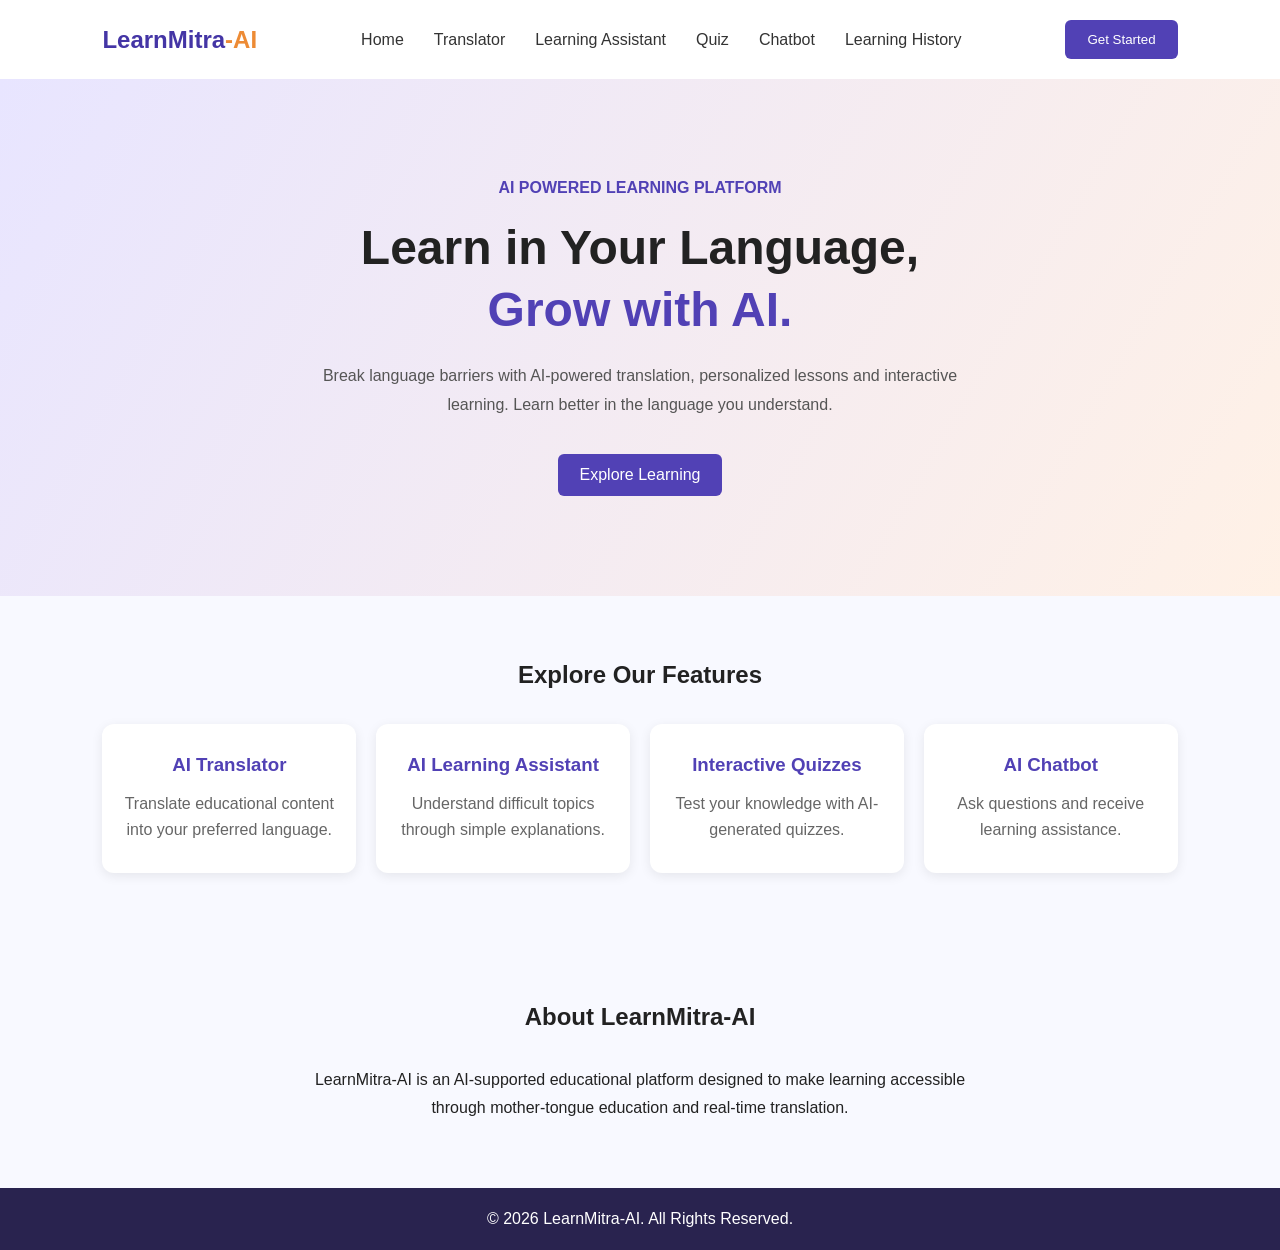
==== frontend/index.html @ a304457e "Initial commit - LearnMitra AI project" ====
<!DOCTYPE html>
<html lang="en">
<head>
    <meta charset="UTF-8">
    <meta name="viewport" content="width=device-width, initial-scale=1.0">
    <title>LearnMitra-AI | Learn Without Language Barriers</title>
    <link rel="stylesheet" href="style.css">
</head>
<body>

    <header>
        <nav class="navbar">
            <h2 class="logo">LearnMitra<span>-AI</span></h2>
            <ul class="nav-links">
                <li><a href="index.html">Home</a></li>
                <li><a href="translator.html">Translator</a></li>
                <li><a href="assistant.html">Learning Assistant</a></li>
                <li><a href="quiz.html">Quiz</a></li>
                <li><a href="chat.html">Chatbot</a></li>
                <li><a href="history.html">Learning History</a></li>
            </ul>

            <button class="nav-button" onclick="getStarted()">
                Get Started
            </button>
        </nav>
    </header>

    <main>
        <section class="hero" id="home">
            <div class="hero-content">
                <p class="tagline">AI POWERED LEARNING PLATFORM</p>

                <h1>Learn in Your Language,<br>
                    <span>Grow with AI.</span>
                </h1>

                <p class="description">
                    Break language barriers with AI-powered translation,
                    personalized lessons and interactive learning.
                    Learn better in the language you understand.
                </p>

                <button class="primary-button" onclick="getStarted()">
                    Explore Learning
                </button>
            </div>
        </section>

        <section class="features" id="features">
            <h2>Explore Our Features</h2>

            <div class="feature-container">

                <div class="feature-card">
                    <h3>AI Translator</h3>
                    <p>Translate educational content into your preferred language.</p>
                </div>

                <div class="feature-card">
                    <h3>AI Learning Assistant</h3>
                    <p>Understand difficult topics through simple explanations.</p>
                </div>

                <div class="feature-card">
                    <h3>Interactive Quizzes</h3>
                    <p>Test your knowledge with AI-generated quizzes.</p>
                </div>

                <div class="feature-card">
                    <h3>AI Chatbot</h3>
                    <p>Ask questions and receive learning assistance.</p>
                </div>

            </div>
        </section>

        <section class="about" id="about">
            <h2>About LearnMitra-AI</h2>
            <p>
                LearnMitra-AI is an AI-supported educational platform
                designed to make learning accessible through
                mother-tongue education and real-time translation.
            </p>
        </section>
    </main>

    <footer>
        <p>© 2026 LearnMitra-AI. All Rights Reserved.</p>
    </footer>

    <script src="script.js"></script>
</body>
</html>
---- frontend/style.css ----
* {
    margin: 0;
    padding: 0;
    box-sizing: border-box;
}

body {
    font-family: Arial, sans-serif;
    background-color: #f8f9ff;
    color: #222;
}

.navbar {
    display: flex;
    justify-content: space-between;
    align-items: center;
    padding: 20px 8%;
    background-color: white;
}

.logo {
    color: #4435a5;
}

.logo span {
    color: #ed8b35;
}

.nav-links {
    display: flex;
    list-style: none;
    gap: 30px;
}

.nav-links a {
    text-decoration: none;
    color: #333;
}

.nav-button,
.primary-button {
    background-color: #5141b5;
    color: white;
    border: none;
    padding: 12px 22px;
    border-radius: 6px;
    cursor: pointer;
}

.hero {
    padding: 100px 8%;
    text-align: center;
    background: linear-gradient(120deg, #e8e5ff, #fff1e6);
}

.tagline {
    color: #5141b5;
    font-weight: bold;
    margin-bottom: 20px;
}

.hero h1 {
    font-size: 48px;
    line-height: 1.3;
}

.hero h1 span {
    color: #5141b5;
}

.description {
    max-width: 650px;
    margin: 20px auto;
    line-height: 1.8;
    color: #555;
}

.primary-button {
    margin-top: 15px;
    font-size: 16px;
}

.features,
.about {
    padding: 65px 8%;
    text-align: center;
}

.features h2,
.about h2 {
    margin-bottom: 35px;
}

.feature-container {
    display: grid;
    grid-template-columns: repeat(4, 1fr);
    gap: 20px;
}

.feature-card {
    background-color: white;
    padding: 30px 20px;
    border-radius: 12px;
    box-shadow: 0 3px 12px rgba(0,0,0,0.08);
}

.feature-card h3 {
    color: #5141b5;
    margin-bottom: 15px;
}

.feature-card p {
    color: #666;
    line-height: 1.6;
}

.about p {
    max-width: 700px;
    margin: auto;
    line-height: 1.8;
}

footer {
    background-color: #29234f;
    color: white;
    text-align: center;
    padding: 22px;
}

@media (max-width: 768px) {
    .navbar {
        flex-wrap: wrap;
        gap: 15px;
    }

    .nav-links {
        gap: 15px;
    }

    .hero h1 {
        font-size: 34px;
    }

    .feature-container {
        grid-template-columns: repeat(2, 1fr);
    }
}

@media (max-width: 480px) {
    .feature-container {
        grid-template-columns: 1fr;
    }
}


.translator-section {
    padding: 60px 8%;
    text-align: center;
}

.translator-section h1 {
    color: #5141b5;
    margin-bottom: 15px;
}

.translator-section > p {
    color: #666;
    margin-bottom: 30px;
}

.translator-box {
    max-width: 750px;
    margin: auto;
    background: white;
    padding: 30px;
    border-radius: 12px;
    box-shadow: 0 3px 15px rgba(0,0,0,0.08);
    text-align: left;
}

.language-selection {
    display: grid;
    grid-template-columns: 1fr 1fr;
    gap: 20px;
    margin-bottom: 25px;
}

.translator-box label {
    display: block;
    margin-bottom: 10px;
    font-weight: bold;
}

.translator-box select,
.translator-box textarea {
    width: 100%;
    padding: 12px;
    border: 1px solid #ccc;
    border-radius: 6px;
    margin-bottom: 20px;
    font-size: 15px;
}

.translator-box textarea {
    height: 150px;
    resize: vertical;
}

.translator-box h3 {
    margin: 25px 0 12px;
}

.output-box {
    min-height: 100px;
    background: #f3f1ff;
    padding: 20px;
    border-radius: 8px;
    margin-bottom: 20px;
    line-height: 1.7;
    white-space: pre-wrap;
}

@media (max-width: 600px) {
    .language-selection {
        grid-template-columns: 1fr;
    }
}


/* AI Learning Assistant */

.translator-container {
    max-width: 750px;
    margin: 50px auto;
    padding: 35px;
    background-color: #ffffff;
    border-radius: 15px;
    box-shadow: 0 4px 15px rgba(0, 0, 0, 0.1);
}

.translator-container h1 {
    text-align: center;
    color: #4b3f9e;
    margin-bottom: 10px;
}

.translator-container > p {
    text-align: center;
    color: #666;
    margin-bottom: 30px;
}

.translator-container label {
    display: block;
    margin-top: 20px;
    margin-bottom: 8px;
    font-weight: bold;
    color: #333;
}

.translator-container input,
.translator-container select {
    width: 100%;
    padding: 12px;
    border: 1px solid #ccc;
    border-radius: 8px;
    font-size: 16px;
    box-sizing: border-box;
}

.translator-container button {
    width: 100%;
    padding: 13px;
    margin-top: 25px;
    background-color: #5b4bdb;
    color: white;
    border: none;
    border-radius: 8px;
    font-size: 16px;
    cursor: pointer;
}

.translator-container button:hover {
    background-color: #4032ad;
}

#result {
    margin-top: 30px;
    padding: 20px;
    background-color: #f3f1ff;
    border-radius: 10px;
    border-left: 5px solid #5b4bdb;
}

#result h3 {
    color: #4b3f9e;
    margin-top: 0;
}

#explanation {
    color: #333;
    line-height: 1.8;
    white-space: pre-wrap;
    overflow-wrap: anywhere;
}

/* Mobile Responsive */

@media (max-width: 600px) {
    .translator-container {
        margin: 20px 12px;
        padding: 22px;
    }

    .translator-container h1 {
        font-size: 24px;
    }
}

/* AI Quiz Generator */

#quiz-result {
    margin-top: 30px;
    padding: 25px;
    background-color: #f3f1ff;
    border-radius: 10px;
    border-left: 5px solid #5b4bdb;
}

#quiz-result h3 {
    color: #4b3f9e;
    margin-top: 0;
}

#questions {
    color: #333;
    line-height: 1.8;
}

#questions h3 {
    color: #4b3f9e;
    margin-top: 20px;
}

#questions label {
    display: inline-block;
    margin: 8px 0;
    font-weight: normal;
    cursor: pointer;
}

#questions input[type="radio"] {
    width: auto;
    margin-right: 8px;
    cursor: pointer;
}

#questions button {
    width: 100%;
    padding: 13px;
    margin-top: 20px;
    background-color: #5b4bdb;
    color: white;
    border: none;
    border-radius: 8px;
    font-size: 16px;
    cursor: pointer;
}

#questions button:hover {
    background-color: #4032ad;
}

@media (max-width: 600px) {
    #quiz-result {
        padding: 18px;
    }

    #questions h3 {
        font-size: 17px;
    }
}


/* AI Chatbot */

#chat-box {
    min-height: 250px;
    max-height: 400px;
    overflow-y: auto;
    margin-top: 25px;
    padding: 20px;
    background-color: #f3f1ff;
    border-radius: 10px;
    border-left: 5px solid #5b4bdb;
}

#chat-box p {
    padding: 12px;
    margin-bottom: 12px;
    background-color: white;
    border-radius: 8px;
    line-height: 1.7;
    overflow-wrap: anywhere;
}

#chat-box p:last-child {
    margin-bottom: 0;
}

.translator-container input[type="text"] {
    margin-top: 8px;
}

@media (max-width: 600px) {
    #chat-box {
        min-height: 200px;
        padding: 15px;
    }
}


/* Learning History Page */

.history-container {
    max-width: 1100px;
    margin: 40px auto;
    padding: 20px;
}

.history-container h1 {
    text-align: center;
    margin-bottom: 10px;
}

.history-container > p {
    text-align: center;
    margin-bottom: 30px;
}

.history-summary {
    background: #e8f0fe;
    padding: 20px;
    border-radius: 10px;
    margin-bottom: 25px;
}

.history-card {
    background: white;
    padding: 20px;
    margin-bottom: 20px;
    border-radius: 10px;
    border: 1px solid #ddd;
    box-shadow: 0 2px 8px rgba(0, 0, 0, 0.08);
}

.history-card h3 {
    color: #2457a7;
    margin-bottom: 15px;
}

.history-card p {
    margin: 10px 0;
    line-height: 1.6;
    overflow-wrap: anywhere;
}

@media (max-width: 600px) {
    .history-container {
        padding: 12px;
    }

    .history-card {
        padding: 15px;
    }
}
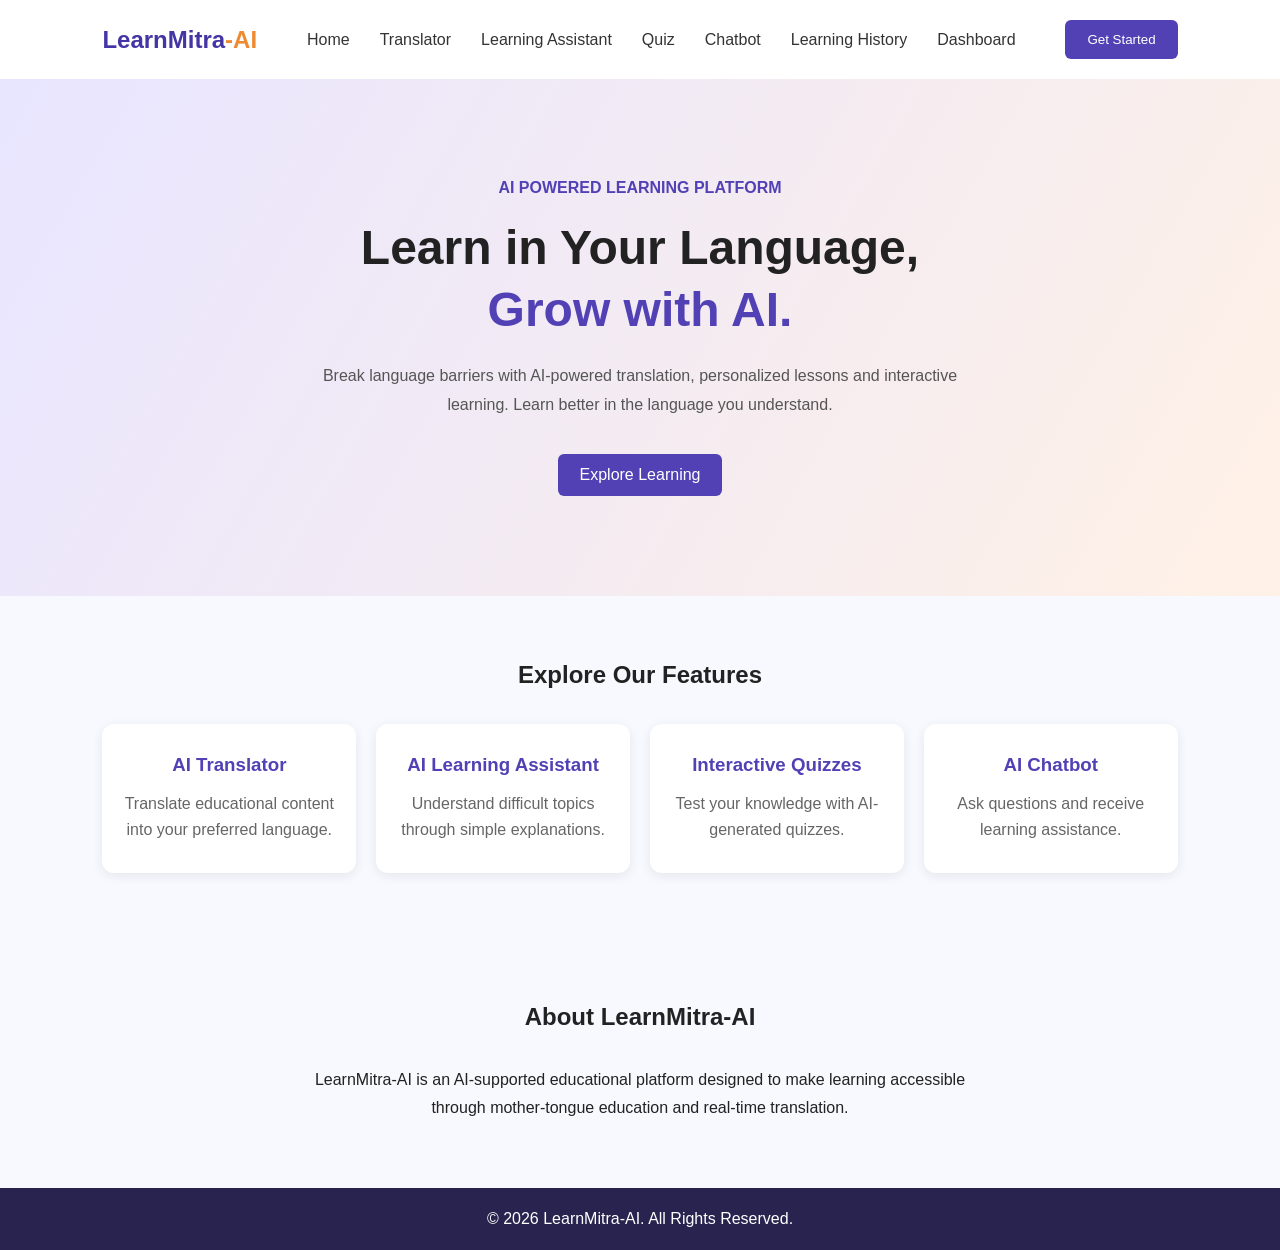
==== commit 8bdd83b6: "Add dashboard page and update navigation" ====
--- a/frontend/index.html
+++ b/frontend/index.html
@@ -19,6 +19,7 @@
                 <li><a href="quiz.html">Quiz</a></li>
                 <li><a href="chat.html">Chatbot</a></li>
                 <li><a href="history.html">Learning History</a></li>
+                <li><a href="dashboard.html">Dashboard</a></li>
             </ul>
 
             <button class="nav-button" onclick="getStarted()">
